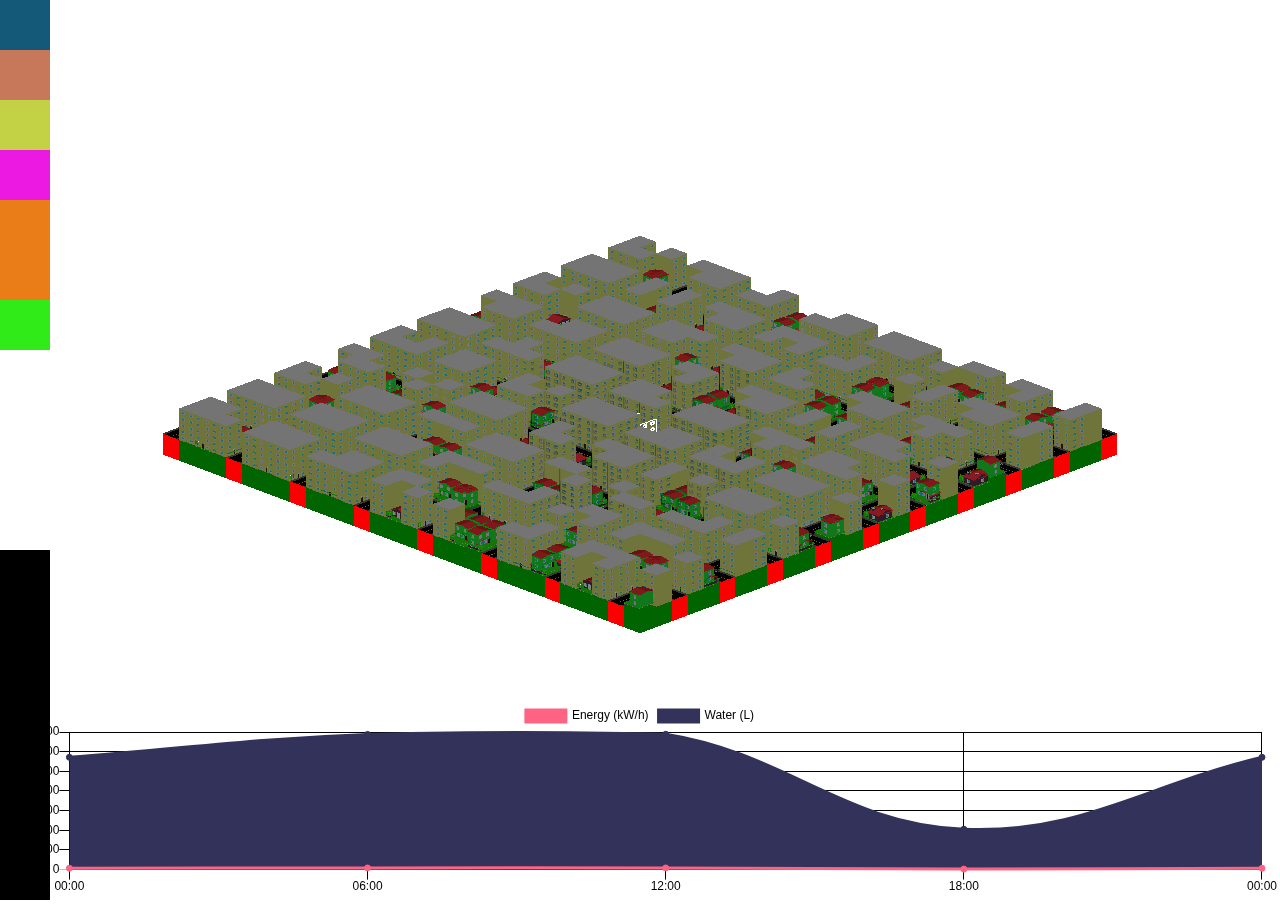
==== index.html @ 1c128cae "Update" ====
<!DOCTYPE html>
<html lang="en">
<head>
    <meta charset="UTF-8">
    <meta name="viewport" content="width=device-width, initial-scale=1.0">
    <meta http-equiv="X-UA-Compatible" content="ie=edge">
    <title>City</title>

    <link rel="stylesheet" href="https://use.fontawesome.com/releases/v5.8.1/css/all.css" integrity="sha384-50oBUHEmvpQ+1lW4y57PTFmhCaXp0ML5d60M1M7uH2+nqUivzIebhndOJK28anvf" crossorigin="anonymous">
    <link rel="stylesheet" href="style.css">
</head>
<body style="margin: 0; overflow: hidden;">
    
    <div id="configs" class="fas fa-cog" style="font-size: 30px; text-align: center;">
        <div id="menus">
            <div id="menu1" class="fas fa-mountain" style="font-size: 30px; text-align: center;">
               <div id="basinConfigs" >
                    River lenght (Km):
                    <br>
                    <input id="l" type="number" value="21.5">
                    <br>
                    Max diference of height on the river (m):
                    <br>
                    <input id="h" type="number" value="220">
                    <br>
                    Hydrographic basin area (Km2):
                    <br>
                    <input id="a" type="number" value="71.8">
                    <br>
                    River base flow rate (m3/s):
                    <br>
                    <input id="v" type="number" value="30">
                    <br>
                    <canvas id="riverFlow"></canvas>
               </div>
              
            </div>
            <div id="menu2" class="fas fa-bolt" style="font-size: 30px; text-align: center;">
                <div id="hydroConfigs">
                    Hydroeletric efficiency:
                    <br>
                    <input id="e" type="number" value="0.45">
                    <br>
                    Difference of height (m):
                    <br>
                    <input id="d" type="number" value="50">
                    <br>
                    Capacity factor:
                    <br>
                    <input id="cf" type="number" value="90">
                    <br>
                    Percentage of the flow used in the turbines:
                    <br>
                    <input id="r" type="number" value="0.015">
                    <br>
                    <canvas id="energyProduction"></canvas>
                </div>
            </div>
            <div id="menu3" class="fas fa-water" style="font-size: 30px; text-align: center;" >
                <div id="waterConfigs">
                    Coefficient of the day of greatest consumption (k1):
                    <br>
                    <input id="k1" type="number" value="1.2">
                    <br>
                    Coefficient of the hour of greatest consumption (k2):
                    <br>
                    <input id="k2" type="number" value="1.5">
                    <br>
                    Hours of production: 
                    <br>
                    <input id="wt" type="number" value="16">
                    <br>
                    Water consume on the treatment station (%): 
                    <br>
                    <input id="wc" type="number" value="3">
                    <br>
                    <canvas id="waterProduction"></canvas>

                        
                </div>
            </div>
            <div id="menu4" class="fas fa-cloud-rain" style="font-size: 30px; text-align: center;" >
                    <div id="rainConfigs">
                        <!-- <p id="rainTitle" style="text-align: center">Effective Rain</p> -->
                        
                        <div id="months">
                            <br>
                            jan:
                            <input id="jan" value="50">
                            feb:
                            <input id="feb" value="100">
                            mar:
                            <input id="mar" value="190">
                            apr:
                            <input id="apr" value="200">
                            may:
                            <input id="may" value="170">
                            jun:
                            <input id="jun" value="180">
                            jul:
                            <input id="jul" value="170">
                            aug:
                            <input id="aug" value="100">
                            sep:
                            <input id="sep" value="60">
                            oct:
                            <input id="oct" value="50">
                            nov:
                            <input id="nov" value="20">
                            dec:
                            <input id="dec" value="50">
                        </div>
                        <canvas id="rainGraph"></canvas>
                        <br>
                        Surface runoff:
                        <br>
                        <input id="n" type="number" value="73">
                        <br>
                        <canvas id="effectiveGraph"></canvas>
                    </div>
            </div>
            <div id="menu5" class="fas fa-home" style="font-size: 30px; text-align: center;" >
                <div id="popData">
                    <canvas id="popChart"></canvas>
                </div>
            </div>
            <div id="applyBt" onclick="calculateData()"></div>
        </div>
    </div>


    <div id="mainChart">
        <canvas id="myChart"></canvas>
    </div>
    
    <!-- <div id="menu">
        <button>simulate</button>
    </div> -->
    <div id="renderDiv"></div>
    
    <script src="three.js"></script>
    <script src="charts.js"></script>
    <script src="orbitControls.js"></script>
    <script src="MTLLoader.js"></script>
    <script src="OBJLoader.js"></script>
    <script src="index.js"></script>
</body>
</html>
---- style.css ----
#peopleDiv{
    position: absolute;
    top: 0;
    left: 100px;
}
#menu{
    position: absolute;
    top: 0;
    left: 0;
    width: 200px;
    height: 500px;
    background-color: rgba(48, 51, 51,0.75);
}

#mainChart{
    position: absolute;
    bottom: 0;
    width: 100%;
    height: 200px;
}

#configs{
    position: absolute;
    top: 0;
    left: 0;
    width: 50px;
    height: 50px;
    background-color: rgb(20, 90, 120);
}

#configs:hover{
    height: 200px;
}

#configs:hover #menu1{
    display: block;
}

#configs:hover #menu2{
    display: block;
}

#configs:hover #menu3{
    display: block;
}

#configs:hover #menu4{
    display: block;
}
#configs:hover #menu5{
    display: block;
}

#configs:hover #applyBt{
    display: block;
}

#menu1{
    position: absolute;
    top: 50px;
    width: 50px;
    height: 50px;
    background-color: rgb(200, 120, 90);
    display: none;
}

#menu2{
    position: absolute;
    top: 100px;
    width: 50px;
    height: 50px;
    background-color: rgb(195, 209, 68);
    display: none;
}

#menu3{
    position: absolute;
    top: 150px;
    width: 50px;
    height: 50px;
    background-color: rgb(235, 25, 225);
    display: none;
}

#menu4{
    position: absolute;
    top: 200px;
    width: 50px;
    height: 50px;
    background-color: rgb(235, 125, 25);
    display: none;
}

#menu5{
    position: absolute;
    top: 250px;
    width: 50px;
    height: 50px;
    background-color: rgb(235, 125, 25);
    display: none;
}

#applyBt{
    position: absolute;
    top: 300px;
    width: 50px;
    height: 50px;
    background-color: rgb(49, 235, 25);
    display: none;
}



#basinConfigs{
    position: absolute;
    top: 0;
    left: 50px;
    width: 500px;
    height: 450px;
    background-color: rgb(200, 120, 90);
    display: none;

    font-size: initial;
    text-align: initial;
    z-index: 30;
}

#hydroConfigs{
    position: absolute;
    top: -50px;
    left: 50px;
    width: 500px;
    height: 400px;
    background-color: rgb(195, 209, 68);
    display: none;

    text-align: initial;
    font-size: initial;
    z-index: 30;
}

#waterConfigs{
    position: absolute;
    top: -100px;
    left: 50px;
    width: 500px;
    height: 370px;
    background-color: rgb(235, 25, 225);
    display: none;

    font-size: initial;
    text-align: initial;
    z-index: 30;
}

#rainConfigs{
    position: absolute;
    top: -200px;
    left: 50px;
    width: 450px;
    height: 580px;
    background-color: rgb(235, 125, 25);
    display: none;

    font-size: initial;
    text-align: initial;
    z-index: 30;
}

#popData{
    position: absolute;
    top: -200px;
    left: 50px;
    width: 450px;
    height: 580px;
    background-color: rgb(235, 125, 25);
    display: none;

    font-size: initial;
    text-align: initial;
    z-index: 30;
}


#rainConfigs input{
    margin-right: 6px;
    width: 30px;
}

#jan{
    margin-left: 40px;
}

#menu1:hover #basinConfigs{
    display: block;
    /* width: 150px;
    height: 150px; */
}

#menu2:hover #hydroConfigs{
    display: block;
    /* width: 150px;
    height: 150px; */
}

#menu3:hover #waterConfigs{
    display: block;
    /* width: 150px;
    height: 150px; */
}

#menu4:hover #rainConfigs{
    display: block;
    /* width: 150px;
    height: 150px; */
}
#n{
    width: 100px !important;
}

#menu5:hover #popData{
    display: block;
}

#riverFlow{
    display: inline;
   width: 150px;
   height: 100px;
}

#effectiveGraph{
    width: 150px;
    height: 100px;
}

#rainGraph{
    width: 150px;
    height: 100px;
}

#energyProduction{
    width: 150px;
    height: 100px;
}

#waterProduction{
    width: 150px;
    height: 100px;
}

#popChart{
    width: 50px;
    height: 100px;
}
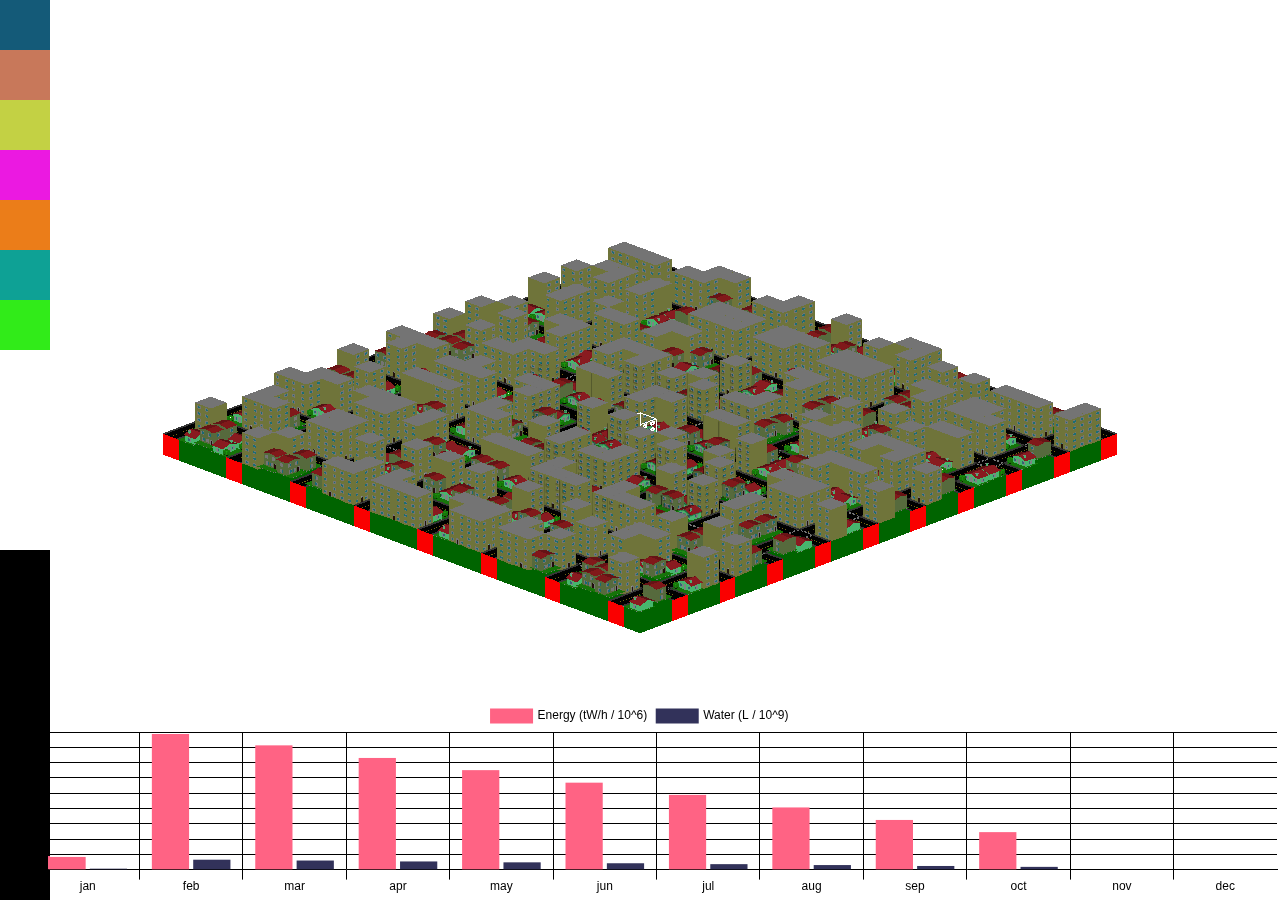
==== commit 7c9c82d3: "Update" ====
--- a/index.html
+++ b/index.html
@@ -124,7 +124,7 @@
                     <canvas id="popChart"></canvas>
                 </div>
             </div>
-            <div id="applyBt" onclick="calculateData()"></div>
+            <div id="applyBt" onclick="calculateData()" class="fas fa-check" style="font-size: 30px; text-align: center;" ></div>
         </div>
     </div>
 
--- a/style.css
+++ b/style.css
@@ -96,7 +96,7 @@
     top: 250px;
     width: 50px;
     height: 50px;
-    background-color: rgb(235, 125, 25);
+    background-color: rgb(14, 161, 149);
     display: none;
 }
 
@@ -173,7 +173,7 @@
     left: 50px;
     width: 450px;
     height: 580px;
-    background-color: rgb(235, 125, 25);
+    background-color: rgb(14, 161, 149);
     display: none;
 
     font-size: initial;
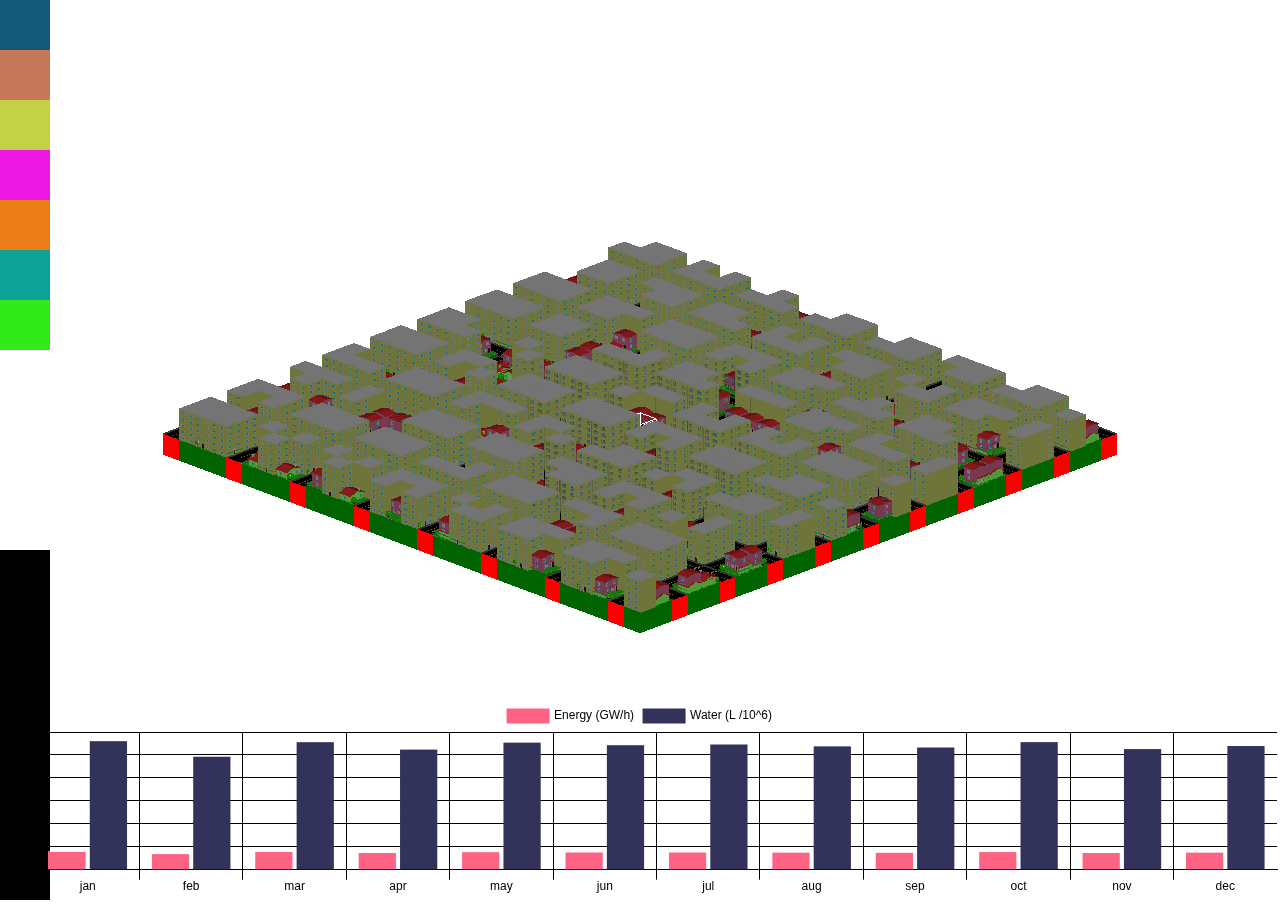
==== commit 26d6848e: "Update" ====
--- a/index.html
+++ b/index.html
@@ -51,7 +51,7 @@
                     <br>
                     Percentage of the flow used in the turbines:
                     <br>
-                    <input id="r" type="number" value="0.015">
+                    <input id="r" type="number" value="1">
                     <br>
                     <canvas id="energyProduction"></canvas>
                 </div>
@@ -74,6 +74,8 @@
                     <br>
                     <input id="wc" type="number" value="3">
                     <br>
+                    <canvas id="waterUsed"></canvas>
+
                     <canvas id="waterProduction"></canvas>
 
                         
@@ -121,7 +123,9 @@
             </div>
             <div id="menu5" class="fas fa-home" style="font-size: 30px; text-align: center;" >
                 <div id="popData">
-                    <canvas id="popChart"></canvas>
+                    <p id="pop"></p>
+                    <canvas id="energyBalance"></canvas>
+                    <canvas id="finalChart"></canvas>
                 </div>
             </div>
             <div id="applyBt" onclick="calculateData()" class="fas fa-check" style="font-size: 30px; text-align: center;" ></div>
--- a/style.css
+++ b/style.css
@@ -141,10 +141,10 @@
 
 #waterConfigs{
     position: absolute;
-    top: -100px;
+    top: -150px;
     left: 50px;
     width: 500px;
-    height: 370px;
+    height: 670px;
     background-color: rgb(235, 25, 225);
     display: none;
 
@@ -243,6 +243,11 @@
     height: 100px;
 }
 
+#waterUsed{
+    width: 100px;
+    height:100px;
+}
+
 #waterProduction{
     width: 150px;
     height: 100px;
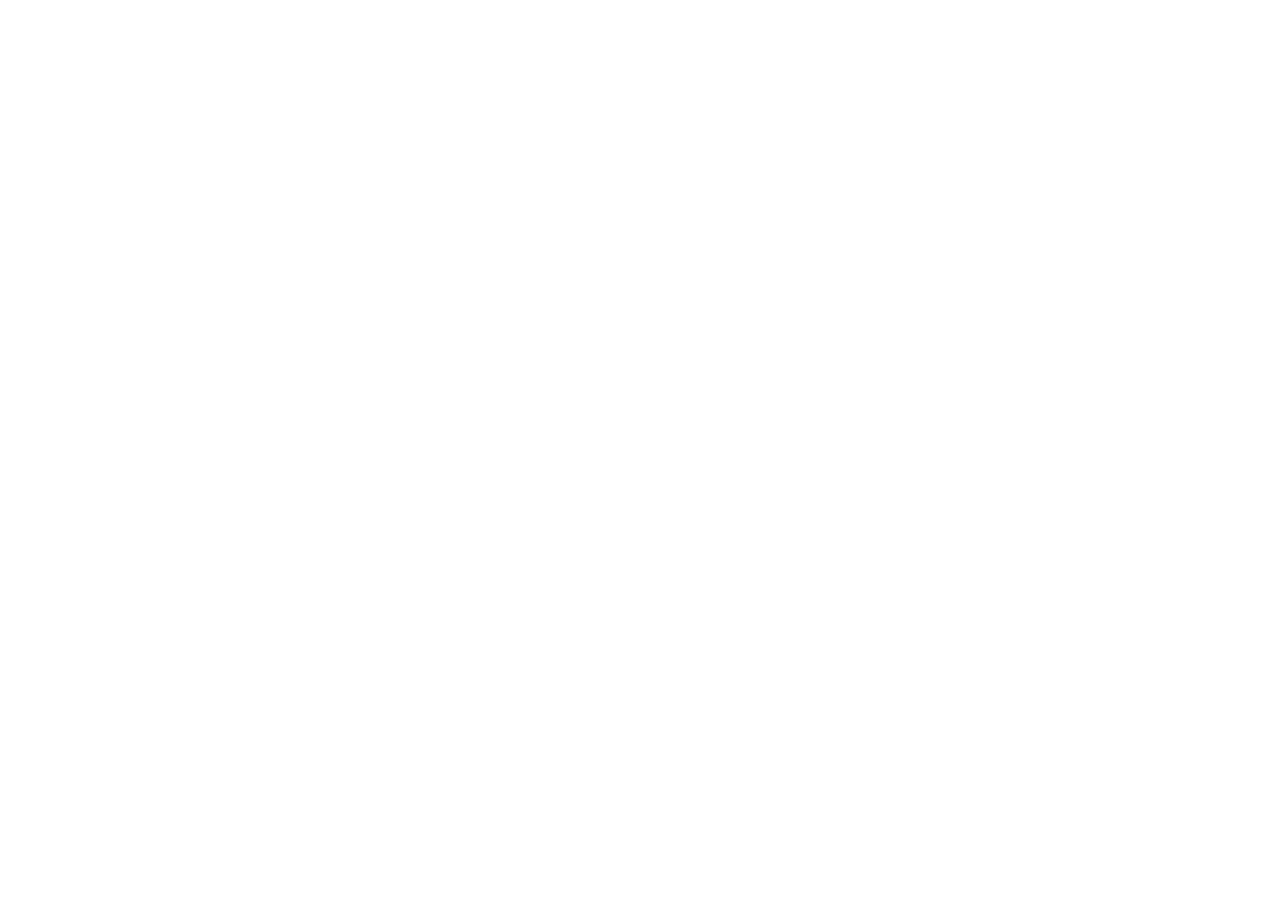
==== commit 506643c9: "Update" ====
--- a/index.html
+++ b/index.html
@@ -4,149 +4,11 @@
     <meta charset="UTF-8">
     <meta name="viewport" content="width=device-width, initial-scale=1.0">
     <meta http-equiv="X-UA-Compatible" content="ie=edge">
-    <title>City</title>
+    <title>City Resources</title>
+</head>
+<body>
 
-    <link rel="stylesheet" href="https://use.fontawesome.com/releases/v5.8.1/css/all.css" integrity="sha384-50oBUHEmvpQ+1lW4y57PTFmhCaXp0ML5d60M1M7uH2+nqUivzIebhndOJK28anvf" crossorigin="anonymous">
-    <link rel="stylesheet" href="style.css">
-</head>
-<body style="margin: 0; overflow: hidden;">
     
-    <div id="configs" class="fas fa-cog" style="font-size: 30px; text-align: center;">
-        <div id="menus">
-            <div id="menu1" class="fas fa-mountain" style="font-size: 30px; text-align: center;">
-               <div id="basinConfigs" >
-                    River lenght (Km):
-                    <br>
-                    <input id="l" type="number" value="21.5">
-                    <br>
-                    Max diference of height on the river (m):
-                    <br>
-                    <input id="h" type="number" value="220">
-                    <br>
-                    Hydrographic basin area (Km2):
-                    <br>
-                    <input id="a" type="number" value="71.8">
-                    <br>
-                    River base flow rate (m3/s):
-                    <br>
-                    <input id="v" type="number" value="30">
-                    <br>
-                    <canvas id="riverFlow"></canvas>
-               </div>
-              
-            </div>
-            <div id="menu2" class="fas fa-bolt" style="font-size: 30px; text-align: center;">
-                <div id="hydroConfigs">
-                    Hydroeletric efficiency:
-                    <br>
-                    <input id="e" type="number" value="0.45">
-                    <br>
-                    Difference of height (m):
-                    <br>
-                    <input id="d" type="number" value="50">
-                    <br>
-                    Capacity factor:
-                    <br>
-                    <input id="cf" type="number" value="90">
-                    <br>
-                    Percentage of the flow used in the turbines:
-                    <br>
-                    <input id="r" type="number" value="1">
-                    <br>
-                    <canvas id="energyProduction"></canvas>
-                </div>
-            </div>
-            <div id="menu3" class="fas fa-water" style="font-size: 30px; text-align: center;" >
-                <div id="waterConfigs">
-                    Coefficient of the day of greatest consumption (k1):
-                    <br>
-                    <input id="k1" type="number" value="1.2">
-                    <br>
-                    Coefficient of the hour of greatest consumption (k2):
-                    <br>
-                    <input id="k2" type="number" value="1.5">
-                    <br>
-                    Hours of production: 
-                    <br>
-                    <input id="wt" type="number" value="16">
-                    <br>
-                    Water consume on the treatment station (%): 
-                    <br>
-                    <input id="wc" type="number" value="3">
-                    <br>
-                    <canvas id="waterUsed"></canvas>
-
-                    <canvas id="waterProduction"></canvas>
-
-                        
-                </div>
-            </div>
-            <div id="menu4" class="fas fa-cloud-rain" style="font-size: 30px; text-align: center;" >
-                    <div id="rainConfigs">
-                        <!-- <p id="rainTitle" style="text-align: center">Effective Rain</p> -->
-                        
-                        <div id="months">
-                            <br>
-                            jan:
-                            <input id="jan" value="50">
-                            feb:
-                            <input id="feb" value="100">
-                            mar:
-                            <input id="mar" value="190">
-                            apr:
-                            <input id="apr" value="200">
-                            may:
-                            <input id="may" value="170">
-                            jun:
-                            <input id="jun" value="180">
-                            jul:
-                            <input id="jul" value="170">
-                            aug:
-                            <input id="aug" value="100">
-                            sep:
-                            <input id="sep" value="60">
-                            oct:
-                            <input id="oct" value="50">
-                            nov:
-                            <input id="nov" value="20">
-                            dec:
-                            <input id="dec" value="50">
-                        </div>
-                        <canvas id="rainGraph"></canvas>
-                        <br>
-                        Surface runoff:
-                        <br>
-                        <input id="n" type="number" value="73">
-                        <br>
-                        <canvas id="effectiveGraph"></canvas>
-                    </div>
-            </div>
-            <div id="menu5" class="fas fa-home" style="font-size: 30px; text-align: center;" >
-                <div id="popData">
-                    <p id="pop"></p>
-                    <canvas id="energyBalance"></canvas>
-                    <canvas id="finalChart"></canvas>
-                </div>
-            </div>
-            <div id="applyBt" onclick="calculateData()" class="fas fa-check" style="font-size: 30px; text-align: center;" ></div>
-        </div>
-    </div>
-
-
-    <div id="mainChart">
-        <canvas id="myChart"></canvas>
-    </div>
     
-    <!-- <div id="menu">
-        <button>simulate</button>
-    </div> -->
-    <div id="renderDiv"></div>
-    
-    <script src="three.js"></script>
-    <script src="charts.js"></script>
-    <script src="orbitControls.js"></script>
-    <script src="MTLLoader.js"></script>
-    <script src="OBJLoader.js"></script>
-    <script src="index.js"></script>
 </body>
 </html>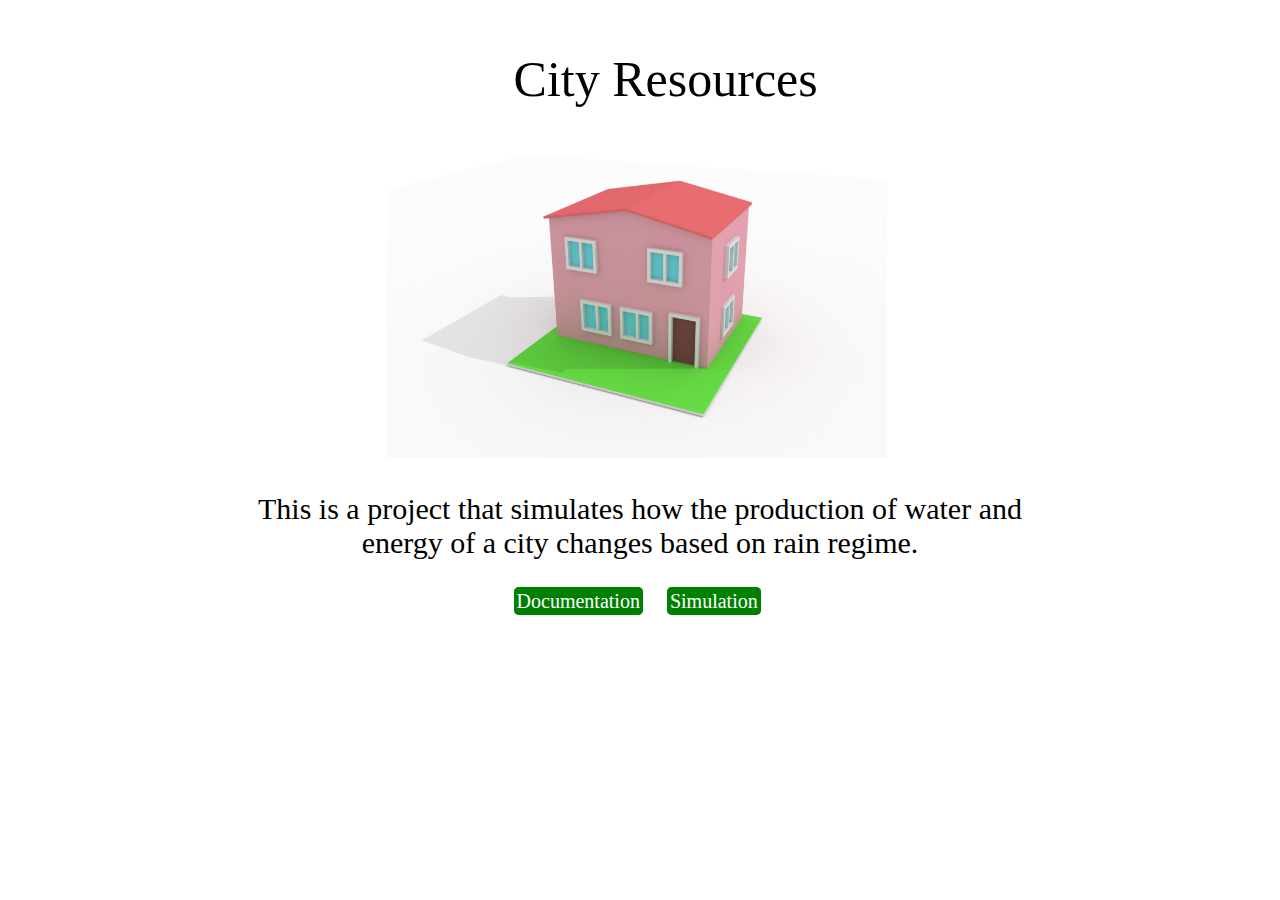
==== commit b8221476: "Update" ====
--- a/index.html
+++ b/index.html
@@ -5,10 +5,16 @@
     <meta name="viewport" content="width=device-width, initial-scale=1.0">
     <meta http-equiv="X-UA-Compatible" content="ie=edge">
     <title>City Resources</title>
+
+    <link rel="stylesheet" href="style.css">
 </head>
-<body>
-
-    
-    
+<body >
+    <div >    
+        <p id="title" style="font-size: 50px; margin-left: 40%">City Resources</p>
+        <img src="documentation/house2.png" style="margin-left: 30%; margin-right: auto; width: 500px; height: 300px;">
+        <p id="sub" style="text-align: center;font-size: 30px;">This is a project that simulates how the production of water and<br> energy of a city changes based on rain regime.</p>
+        <a class="bt" href="documentation/index.html" style="margin-left: 40%; font-size: 20px;">Documentation</a>
+        <a class="bt" href="simulation/index.html" style="margin-left: 20px;  font-size: 20px;">Simulation</a>
+    </div>
 </body>
 </html>--- a/style.css
+++ b/style.css
@@ -0,0 +1,8 @@
+.bt{
+    border-style: solid;
+    border-color: #008000;
+    background-color: green;
+    border-radius: 5px;
+    color: white;
+    text-decoration: none;
+}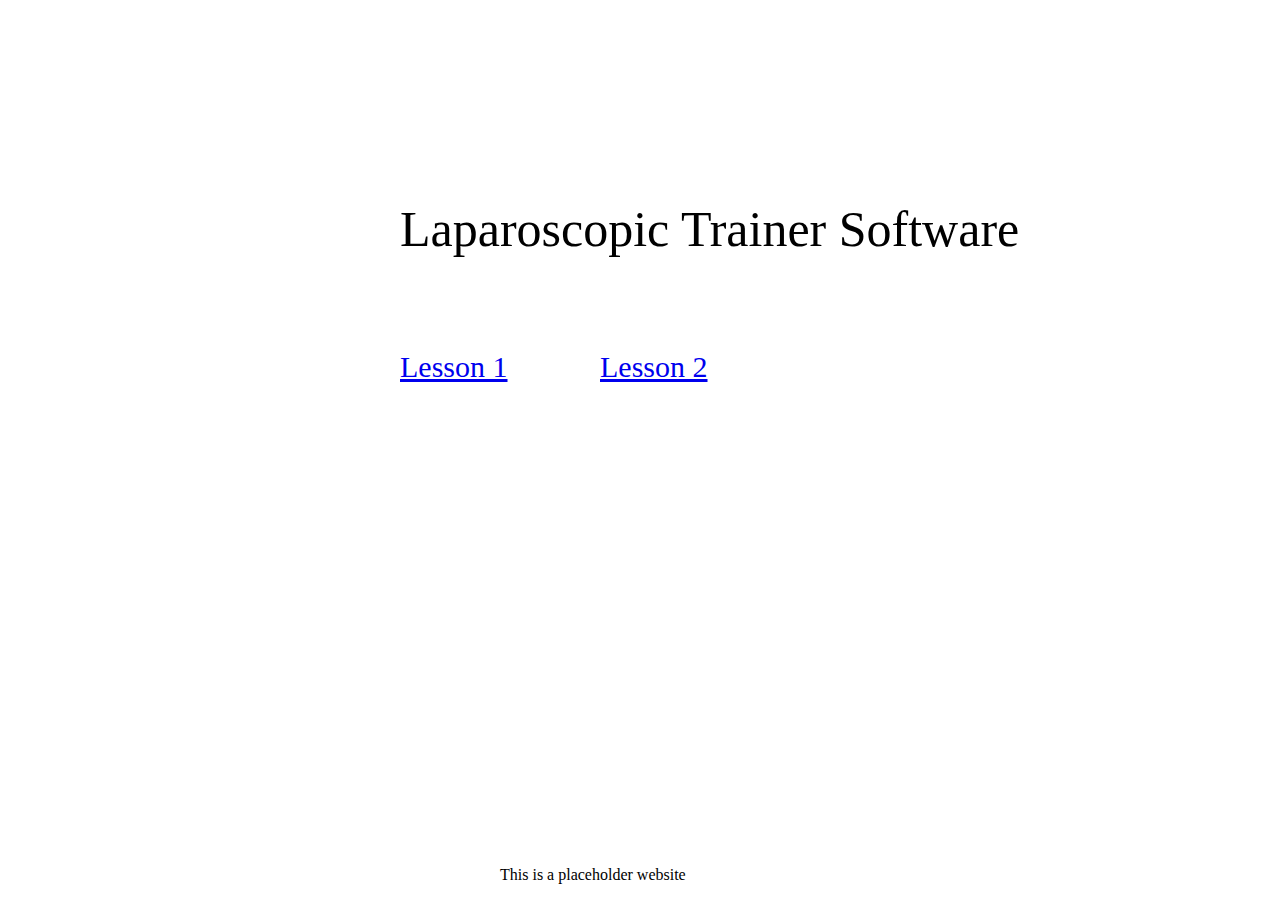
==== commit f9d6e32a: "Upload" ====
--- a/index.html
+++ b/index.html
@@ -1,20 +1,19 @@
-<!DOCTYPE html>
-<html lang="en">
-<head>
-    <meta charset="UTF-8">
-    <meta name="viewport" content="width=device-width, initial-scale=1.0">
-    <meta http-equiv="X-UA-Compatible" content="ie=edge">
-    <title>City Resources</title>
-
-    <link rel="stylesheet" href="style.css">
-</head>
-<body >
-    <div >    
-        <p id="title" style="font-size: 50px; margin-left: 40%">City Resources</p>
-        <img src="documentation/house2.png" style="margin-left: 30%; margin-right: auto; width: 500px; height: 300px;">
-        <p id="sub" style="text-align: center;font-size: 30px;">This is a project that simulates how the production of water and<br> energy of a city changes based on rain regime.</p>
-        <a class="bt" href="documentation/index.html" style="margin-left: 40%; font-size: 20px;">Documentation</a>
-        <a class="bt" href="simulation/index.html" style="margin-left: 20px;  font-size: 20px;">Simulation</a>
-    </div>
-</body>
+<!DOCTYPE html>
+<html lang="en">
+<head>
+    <meta charset="UTF-8">
+    <meta name="viewport" content="width=device-width, initial-scale=1.0">
+    <meta http-equiv="X-UA-Compatible" content="ie=edge">
+    <title>Laparoscopic-Trainer</title>
+
+    <link rel="stylesheet" href="style.css">
+</head>
+<body>
+    <p id="title">Laparoscopic Trainer Software</p>
+
+    <a id="lesson1" href = "./lesson-1/index.html" target = "_self">Lesson 1</a>
+    <a id="lesson2" href = "./lesson-2/index.html" target = "_self">Lesson 2</a>
+
+    <p id="warning">This is a placeholder website</p>
+</body>
 </html>--- a/style.css
+++ b/style.css
@@ -1,8 +1,28 @@
-.bt{
-    border-style: solid;
-    border-color: #008000;
-    background-color: green;
-    border-radius: 5px;
-    color: white;
-    text-decoration: none;
+#title{
+    position: absolute;
+    top: 150px;
+    left: 400px;
+
+    font-size: 50px;
+}
+
+#lesson1{
+    position: absolute;
+    top: 350px;
+    left: 400px;
+
+    font-size: 30px;
+}
+#lesson2{
+    position: absolute;
+    top: 350px;
+    left: 600px;
+
+    font-size: 30px;
+}
+
+#warning{
+    position: absolute;
+    bottom: 0;
+    left: 500px;
 }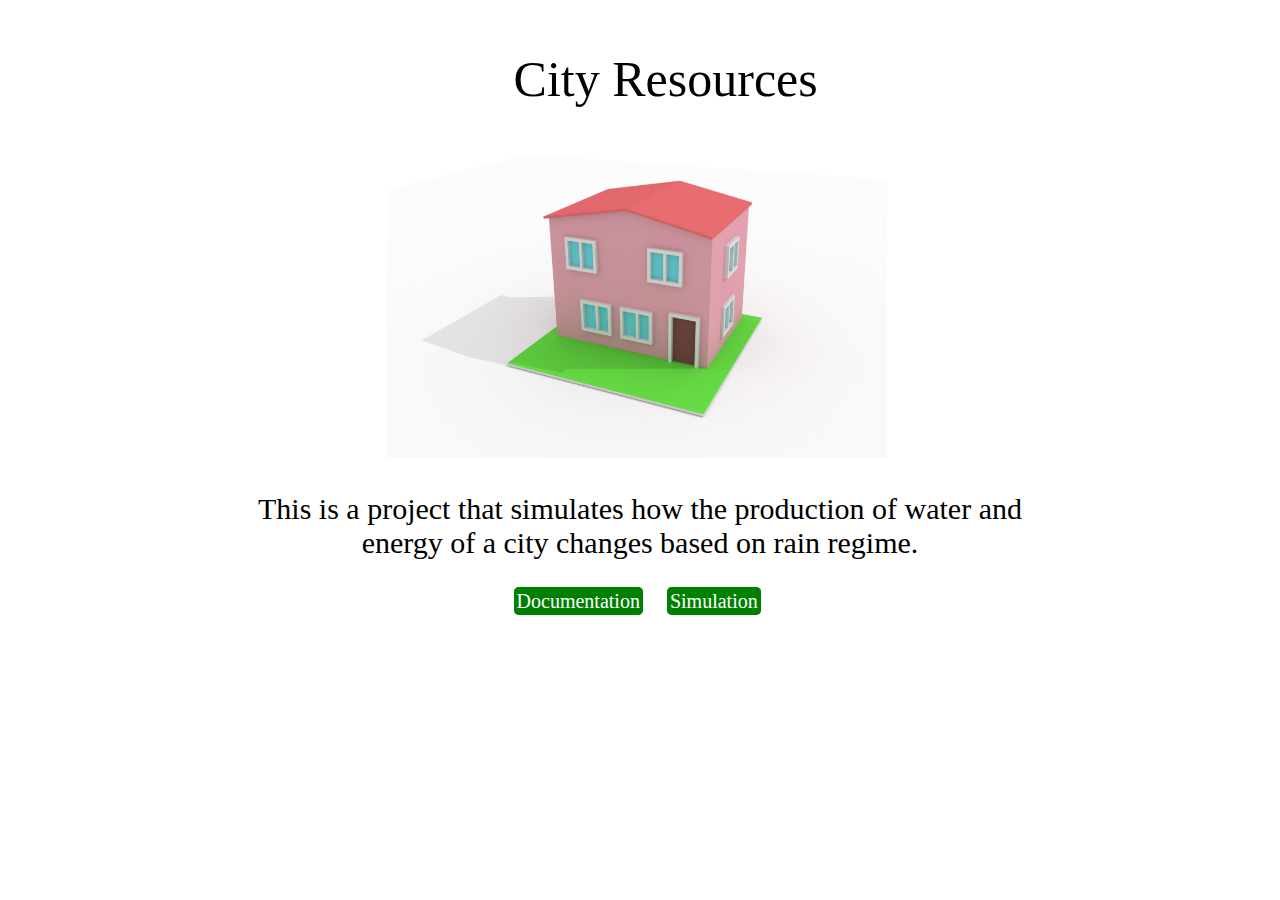
==== commit f4b6efd6: "Add files via upload" ====
--- a/index.html
+++ b/index.html
@@ -1,19 +1,20 @@
-<!DOCTYPE html>
-<html lang="en">
-<head>
-    <meta charset="UTF-8">
-    <meta name="viewport" content="width=device-width, initial-scale=1.0">
-    <meta http-equiv="X-UA-Compatible" content="ie=edge">
-    <title>Laparoscopic-Trainer</title>
-
-    <link rel="stylesheet" href="style.css">
-</head>
-<body>
-    <p id="title">Laparoscopic Trainer Software</p>
-
-    <a id="lesson1" href = "./lesson-1/index.html" target = "_self">Lesson 1</a>
-    <a id="lesson2" href = "./lesson-2/index.html" target = "_self">Lesson 2</a>
-
-    <p id="warning">This is a placeholder website</p>
-</body>
+<!DOCTYPE html>
+<html lang="en">
+<head>
+    <meta charset="UTF-8">
+    <meta name="viewport" content="width=device-width, initial-scale=1.0">
+    <meta http-equiv="X-UA-Compatible" content="ie=edge">
+    <title>City Resources</title>
+
+    <link rel="stylesheet" href="style.css">
+</head>
+<body >
+    <div >    
+        <p id="title" style="font-size: 50px; margin-left: 40%">City Resources</p>
+        <img src="documentation/house2.png" style="margin-left: 30%; margin-right: auto; width: 500px; height: 300px;">
+        <p id="sub" style="text-align: center;font-size: 30px;">This is a project that simulates how the production of water and<br> energy of a city changes based on rain regime.</p>
+        <a class="bt" href="documentation/index.html" style="margin-left: 40%; font-size: 20px;">Documentation</a>
+        <a class="bt" href="simulation/index.html" style="margin-left: 20px;  font-size: 20px;">Simulation</a>
+    </div>
+</body>
 </html>--- a/style.css
+++ b/style.css
@@ -1,28 +1,8 @@
-#title{
-    position: absolute;
-    top: 150px;
-    left: 400px;
-
-    font-size: 50px;
-}
-
-#lesson1{
-    position: absolute;
-    top: 350px;
-    left: 400px;
-
-    font-size: 30px;
-}
-#lesson2{
-    position: absolute;
-    top: 350px;
-    left: 600px;
-
-    font-size: 30px;
-}
-
-#warning{
-    position: absolute;
-    bottom: 0;
-    left: 500px;
+.bt{
+    border-style: solid;
+    border-color: #008000;
+    background-color: green;
+    border-radius: 5px;
+    color: white;
+    text-decoration: none;
 }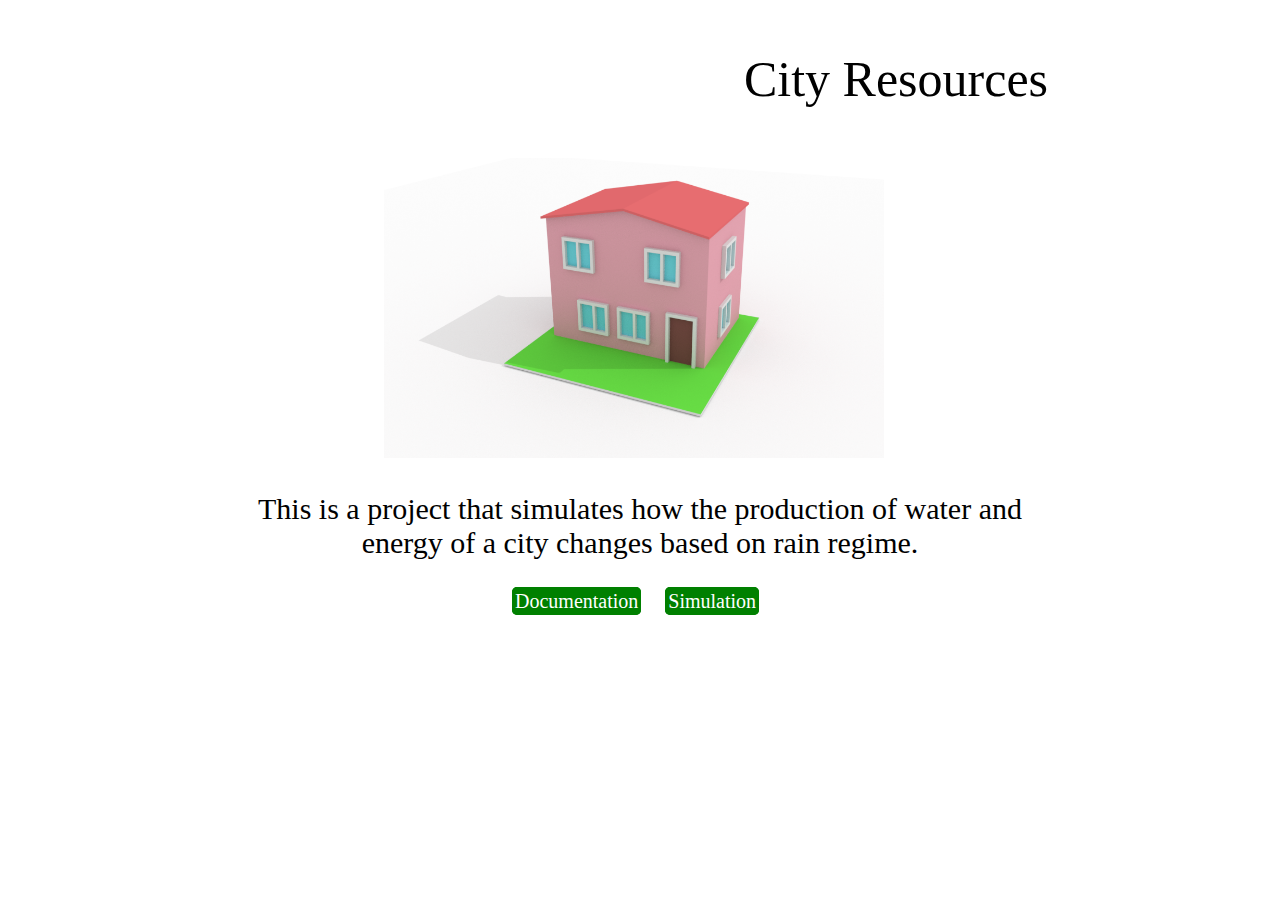
==== commit 7a05b608: "Update" ====
--- a/index.html
+++ b/index.html
@@ -8,13 +8,13 @@
 
     <link rel="stylesheet" href="style.css">
 </head>
-<body >
+<body>
     <div >    
-        <p id="title" style="font-size: 50px; margin-left: 40%">City Resources</p>
-        <img src="documentation/house2.png" style="margin-left: 30%; margin-right: auto; width: 500px; height: 300px;">
-        <p id="sub" style="text-align: center;font-size: 30px;">This is a project that simulates how the production of water and<br> energy of a city changes based on rain regime.</p>
-        <a class="bt" href="documentation/index.html" style="margin-left: 40%; font-size: 20px;">Documentation</a>
-        <a class="bt" href="simulation/index.html" style="margin-left: 20px;  font-size: 20px;">Simulation</a>
+        <p id="title">City Resources</p>
+        <img id="mainImg" src="documentation/house2.png">
+        <p id="sub">This is a project that simulates how the production of water and<br> energy of a city changes based on rain regime.</p>
+        <a id="bt1" class="bt" href="documentation/index.html">Documentation</a>
+        <a id="bt2" class="bt" href="simulation/index.html">Simulation</a>
     </div>
 </body>
 </html>--- a/style.css
+++ b/style.css
@@ -1,3 +1,13 @@
+body{
+    overflow-x: hidden;
+    margin: 0;
+    padding: 0;
+}
+#title{
+    font-size: 50px; 
+    margin-left: 40%;
+    text-align: center;
+}
 .bt{
     border-style: solid;
     border-color: #008000;
@@ -5,4 +15,51 @@
     border-radius: 5px;
     color: white;
     text-decoration: none;
-}+    font-size: 20px;
+}
+#mainImg{
+    margin-left: 30%; 
+    margin-right: auto; 
+    width: 500px; 
+    height: 300px;
+}
+#sub{
+    text-align: center;
+    font-size: 30px;
+}
+#bt1{
+    margin-left: 40%;
+}
+#bt2{
+    margin-left: 20px;
+}
+
+@media only screen and (max-width: 600px) {
+    #title{
+        font-size: 40px;
+        margin-left: 0;
+        margin-top: 20px;
+    }
+    #mainImg{
+        width: 100%;
+        height: auto;
+        margin-left: 0;
+        margin-top: 20px;
+    }
+    #sub{
+        font-size: 20px;
+    }
+    #bt1{
+        position: absolute;
+        bottom: 20%;
+        left: 30%;
+        margin-left: 0;
+    }
+    #bt2{
+        position: absolute;
+        bottom: 10%;
+        left: 35%;
+        margin-left: 0;
+    }
+    
+  }